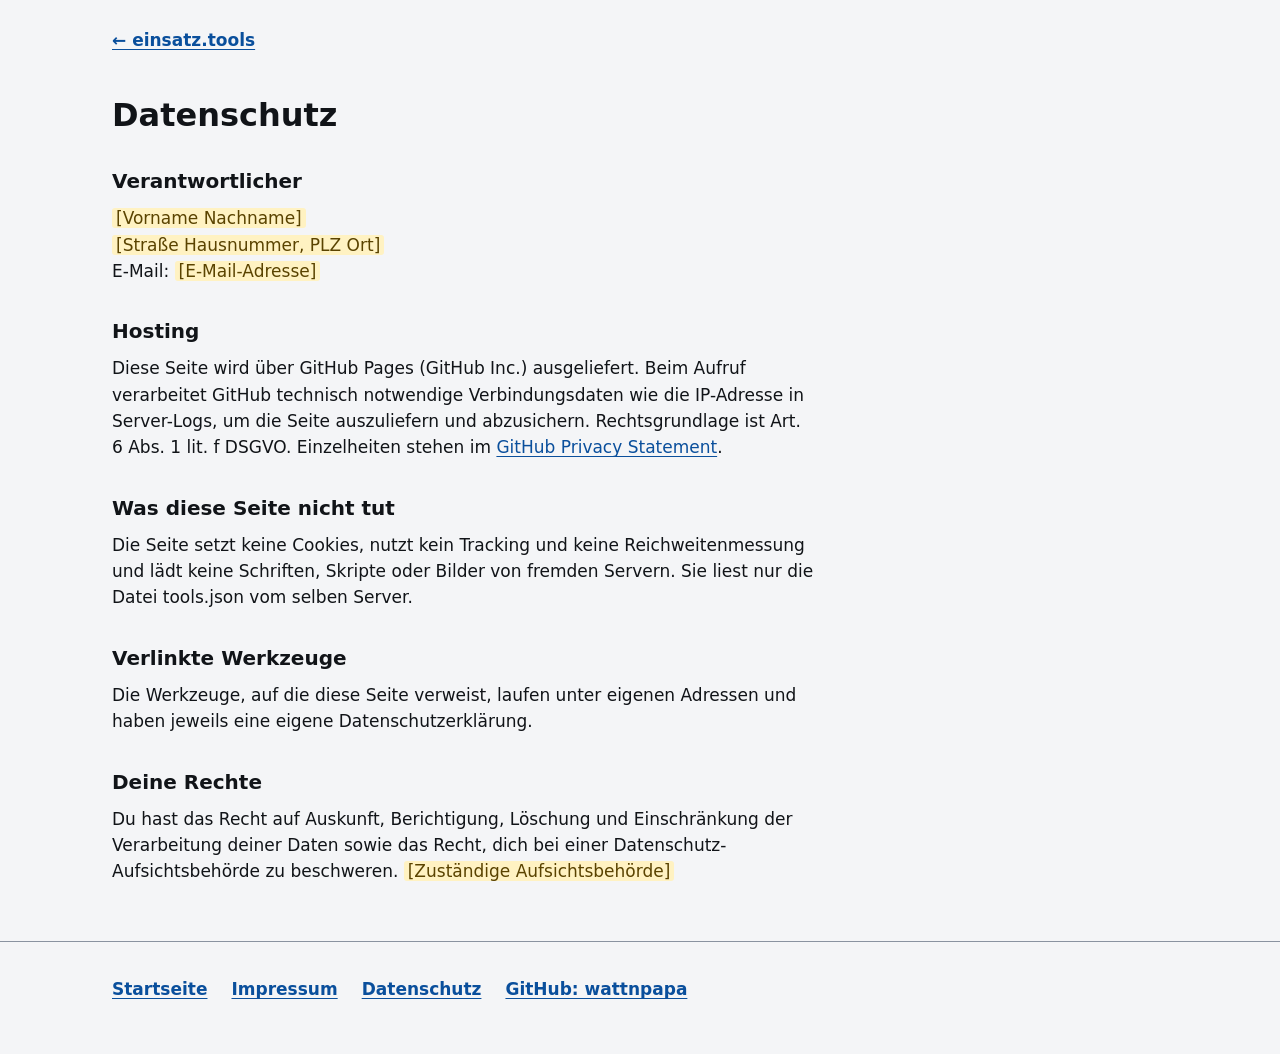
==== datenschutz.html @ 314e26e1 "Dachseite einsatz.tools mit Tool-Liste aus tools.json Statische Startseite für die Browser-Werkzeuge" ====
<!doctype html>
<html lang="de">
<head>
<meta charset="utf-8">
<meta name="viewport" content="width=device-width, initial-scale=1">
<title>Datenschutz – einsatz.tools</title>
<meta name="robots" content="noindex">
<meta name="color-scheme" content="light dark">
<link rel="icon" href="favicon.svg" type="image/svg+xml">
<link rel="stylesheet" href="style.css">
</head>
<body>
<main class="wrap seite">
<a class="zurueck" href="./">← einsatz.tools</a>
<h1>Datenschutz</h1>

<h2>Verantwortlicher</h2>
<!-- TODO: Name, Anschrift und E-Mail eintragen -->
<address>
<span class="platzhalter">[Vorname Nachname]</span><br>
<span class="platzhalter">[Straße Hausnummer, PLZ Ort]</span><br>
E-Mail: <span class="platzhalter">[E-Mail-Adresse]</span>
</address>

<h2>Hosting</h2>
<p>Diese Seite wird über GitHub Pages (GitHub Inc.) ausgeliefert. Beim Aufruf verarbeitet GitHub technisch notwendige Verbindungsdaten wie die IP-Adresse in Server-Logs, um die Seite auszuliefern und abzusichern. Rechtsgrundlage ist Art. 6 Abs. 1 lit. f DSGVO. Einzelheiten stehen im <a href="https://docs.github.com/de/site-policy/privacy-policies/github-general-privacy-statement">GitHub Privacy Statement</a>.</p>
<!-- TODO: Angaben zum Hosting prüfen, insbesondere nach dem Umzug auf die eigene Domain -->

<h2>Was diese Seite nicht tut</h2>
<p>Die Seite setzt keine Cookies, nutzt kein Tracking und keine Reichweitenmessung und lädt keine Schriften, Skripte oder Bilder von fremden Servern. Sie liest nur die Datei tools.json vom selben Server.</p>

<h2>Verlinkte Werkzeuge</h2>
<p>Die Werkzeuge, auf die diese Seite verweist, laufen unter eigenen Adressen und haben jeweils eine eigene Datenschutzerklärung.</p>

<h2>Deine Rechte</h2>
<!-- TODO: Abschnitt zu Betroffenenrechten und Beschwerderecht prüfen bzw. ergänzen -->
<p>Du hast das Recht auf Auskunft, Berichtigung, Löschung und Einschränkung der Verarbeitung deiner Daten sowie das Recht, dich bei einer Datenschutz-Aufsichtsbehörde zu beschweren. <span class="platzhalter">[Zuständige Aufsichtsbehörde]</span></p>
</main>
<footer class="fuss">
  <div class="wrap">
    <nav aria-label="Rechtliches und Kontakt">
      <ul>
        <li><a href="./">Startseite</a></li>
        <li><a href="impressum.html">Impressum</a></li>
        <li><a href="datenschutz.html">Datenschutz</a></li>
        <li><a href="https://github.com/wattnpapa">GitHub: wattnpapa</a></li>
      </ul>
    </nav>
  </div>
</footer>
</body>
</html>
---- style.css ----
:root {
  --bg: #f4f5f7;
  --flaeche: #ffffff;
  --text: #111418;
  --leise: #3b4350;
  --rand: #8a93a0;
  --akzent: #0a4f9c;
  --akzent-text: #ffffff;
  --fokus: #c2410c;
  --status-bg: #fff2c2;
  --status-text: #5a4300;
  --radius: 10px;
  color-scheme: light dark;
}

@media (prefers-color-scheme: dark) {
  :root {
    --bg: #111418;
    --flaeche: #1b2027;
    --text: #f2f4f7;
    --leise: #c3cad4;
    --rand: #66707e;
    --akzent: #8cc2ff;
    --akzent-text: #0b1420;
    --fokus: #ffb36b;
    --status-bg: #4a3a00;
    --status-text: #ffe9a3;
  }
}

*, *::before, *::after { box-sizing: border-box; }

html {
  -webkit-text-size-adjust: 100%;
  text-size-adjust: 100%;
}

body {
  margin: 0;
  background: var(--bg);
  color: var(--text);
  font-family: system-ui, -apple-system, "Segoe UI", Roboto, "Helvetica Neue", Arial, "Noto Sans", sans-serif;
  font-size: 1.0625rem;
  line-height: 1.55;
}

.wrap {
  max-width: 68rem;
  margin: 0 auto;
  padding: 0 16px;
}

a { color: var(--akzent); text-underline-offset: 0.15em; }

:focus-visible {
  outline: 3px solid var(--fokus);
  outline-offset: 3px;
  border-radius: 4px;
}

.sr-only {
  position: absolute;
  width: 1px; height: 1px;
  margin: -1px; padding: 0;
  overflow: hidden;
  clip: rect(0 0 0 0);
  white-space: nowrap;
  border: 0;
}

.skip {
  position: absolute;
  left: 16px; top: -100px;
  padding: 12px 16px;
  background: var(--akzent);
  color: var(--akzent-text);
  font-weight: 600;
  z-index: 10;
}
.skip:focus { top: 8px; }

/* Kopf */
.kopf {
  padding: 40px 0 24px;
  border-bottom: 1px solid var(--rand);
}
.kopf h1 {
  margin: 0 0 8px;
  font-size: clamp(2rem, 7vw, 3rem);
  line-height: 1.1;
  letter-spacing: -0.01em;
}
.untertitel {
  margin: 0;
  max-width: 42rem;
  color: var(--leise);
  font-size: 1.125rem;
}

/* Rubriken */
.rubrik { margin-top: 40px; }
.rubrik h2, .text h2 {
  margin: 0;
  font-size: 1.5rem;
  line-height: 1.25;
}
.rubrik hgroup p {
  margin: 2px 0 0;
  color: var(--leise);
  font-weight: 600;
}

.karten {
  list-style: none;
  margin: 16px 0 0;
  padding: 0;
  display: grid;
  gap: 16px;
  grid-template-columns: repeat(auto-fill, minmax(min(100%, 20rem), 1fr));
}

.karte article {
  position: relative;
  height: 100%;
  display: flex;
  flex-direction: column;
  padding: 20px;
  background: var(--flaeche);
  border: 2px solid var(--rand);
  border-radius: var(--radius);
}
.karte article:focus-within {
  outline: 3px solid var(--fokus);
  outline-offset: 3px;
}
.karte article:has(.karte-link:active) { border-color: var(--akzent); }

.karte h3 {
  margin: 0 0 8px;
  font-size: 1.25rem;
  line-height: 1.3;
}

.karte-link {
  color: var(--text);
  text-decoration: none;
}
/* Ganze Karte klickbar */
.karte-link::after {
  content: "";
  position: absolute;
  inset: 0;
  border-radius: var(--radius);
}
.karte-link:focus-visible { outline: none; }

.status {
  display: inline-block;
  margin-left: 6px;
  padding: 1px 8px;
  border-radius: 999px;
  background: var(--status-bg);
  color: var(--status-text);
  font-size: 0.8125rem;
  font-weight: 600;
  vertical-align: 0.15em;
  text-transform: lowercase;
}

.beschreibung { margin: 0 0 12px; }

.karte dl { margin: 0 0 16px; }
.karte dl div { margin-top: 6px; }
.karte dt {
  font-size: 0.875rem;
  font-weight: 700;
  color: var(--leise);
}
.karte dd { margin: 0; }

.karte-fuss {
  margin: auto 0 0;
  display: flex;
  flex-wrap: wrap;
  align-items: center;
  justify-content: space-between;
  gap: 8px 16px;
}
.adresse {
  font-weight: 700;
  color: var(--akzent);
  overflow-wrap: anywhere;
}
.repo {
  position: relative;
  z-index: 1;
  display: inline-flex;
  align-items: center;
  min-height: 48px;
  padding: 0 16px;
  border: 2px solid var(--rand);
  border-radius: 8px;
  background: var(--flaeche);
  font-weight: 600;
  text-decoration: none;
}

/* Textabschnitte */
.text {
  margin-top: 48px;
  max-width: 44rem;
}
.text p { margin: 12px 0 0; overflow-wrap: anywhere; }

/* Fuß */
.fuss {
  margin-top: 56px;
  padding: 24px 0 40px;
  border-top: 1px solid var(--rand);
  color: var(--leise);
}
.fuss ul {
  list-style: none;
  margin: 0;
  padding: 0;
  display: flex;
  flex-wrap: wrap;
  gap: 4px 24px;
}
.fuss a {
  display: inline-flex;
  align-items: center;
  min-height: 48px;
  font-weight: 600;
}
.fuss p { margin: 8px 0 0; font-size: 0.9375rem; }

/* Unterseiten */
.seite h1 { margin: 32px 0 16px; font-size: 2rem; line-height: 1.2; }
.seite h2 { margin: 32px 0 8px; font-size: 1.25rem; }
.seite p, .seite address { margin: 8px 0 0; max-width: 44rem; font-style: normal; }
.zurueck {
  display: inline-flex;
  align-items: center;
  min-height: 48px;
  margin-top: 16px;
  font-weight: 600;
}
.platzhalter {
  background: var(--status-bg);
  color: var(--status-text);
  padding: 0 4px;
  border-radius: 3px;
}

@media (prefers-reduced-motion: no-preference) {
  html { scroll-behavior: smooth; }
}

@media print {
  .skip, .repo, .fuss nav { display: none; }
  .karte article { border-color: #000; break-inside: avoid; }
  .karte-link::after { content: " (" attr(href) ")"; position: static; font-weight: 400; }
}
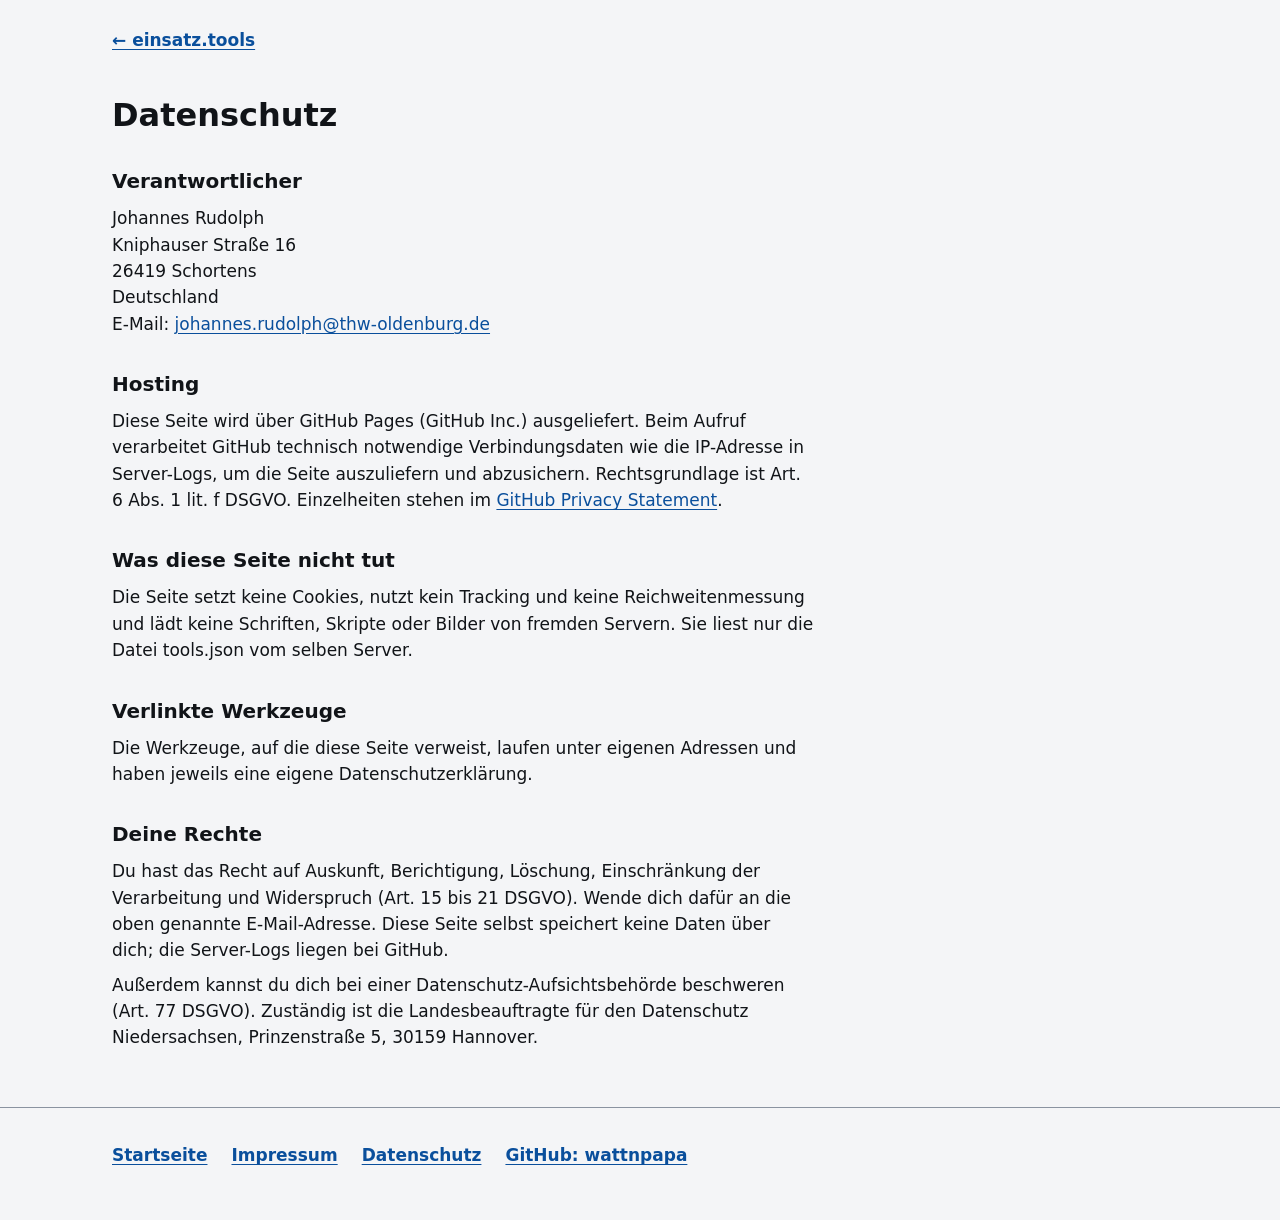
==== commit 5434bf31: "TODOs ausgefüllt: Impressum, Datenschutz, Zielgruppen, Abschnitt Warum Angaben aus den Impressen und" ====
--- a/datenschutz.html
+++ b/datenschutz.html
@@ -15,16 +15,16 @@
 <h1>Datenschutz</h1>
 
 <h2>Verantwortlicher</h2>
-<!-- TODO: Name, Anschrift und E-Mail eintragen -->
 <address>
-<span class="platzhalter">[Vorname Nachname]</span><br>
-<span class="platzhalter">[Straße Hausnummer, PLZ Ort]</span><br>
-E-Mail: <span class="platzhalter">[E-Mail-Adresse]</span>
+Johannes Rudolph<br>
+Kniphauser Straße 16<br>
+26419 Schortens<br>
+Deutschland<br>
+E-Mail: <a href="mailto:johannes.rudolph@thw-oldenburg.de">johannes.rudolph@thw-oldenburg.de</a>
 </address>
 
 <h2>Hosting</h2>
 <p>Diese Seite wird über GitHub Pages (GitHub Inc.) ausgeliefert. Beim Aufruf verarbeitet GitHub technisch notwendige Verbindungsdaten wie die IP-Adresse in Server-Logs, um die Seite auszuliefern und abzusichern. Rechtsgrundlage ist Art. 6 Abs. 1 lit. f DSGVO. Einzelheiten stehen im <a href="https://docs.github.com/de/site-policy/privacy-policies/github-general-privacy-statement">GitHub Privacy Statement</a>.</p>
-<!-- TODO: Angaben zum Hosting prüfen, insbesondere nach dem Umzug auf die eigene Domain -->
 
 <h2>Was diese Seite nicht tut</h2>
 <p>Die Seite setzt keine Cookies, nutzt kein Tracking und keine Reichweitenmessung und lädt keine Schriften, Skripte oder Bilder von fremden Servern. Sie liest nur die Datei tools.json vom selben Server.</p>
@@ -33,8 +33,8 @@
 <p>Die Werkzeuge, auf die diese Seite verweist, laufen unter eigenen Adressen und haben jeweils eine eigene Datenschutzerklärung.</p>
 
 <h2>Deine Rechte</h2>
-<!-- TODO: Abschnitt zu Betroffenenrechten und Beschwerderecht prüfen bzw. ergänzen -->
-<p>Du hast das Recht auf Auskunft, Berichtigung, Löschung und Einschränkung der Verarbeitung deiner Daten sowie das Recht, dich bei einer Datenschutz-Aufsichtsbehörde zu beschweren. <span class="platzhalter">[Zuständige Aufsichtsbehörde]</span></p>
+<p>Du hast das Recht auf Auskunft, Berichtigung, Löschung, Einschränkung der Verarbeitung und Widerspruch (Art. 15 bis 21 DSGVO). Wende dich dafür an die oben genannte E-Mail-Adresse. Diese Seite selbst speichert keine Daten über dich; die Server-Logs liegen bei GitHub.</p>
+<p>Außerdem kannst du dich bei einer Datenschutz-Aufsichtsbehörde beschweren (Art. 77 DSGVO). Zuständig ist die Landesbeauftragte für den Datenschutz Niedersachsen, Prinzenstraße 5, 30159 Hannover.</p>
 </main>
 <footer class="fuss">
   <div class="wrap">
--- a/style.css
+++ b/style.css
@@ -246,12 +246,6 @@
   margin-top: 16px;
   font-weight: 600;
 }
-.platzhalter {
-  background: var(--status-bg);
-  color: var(--status-text);
-  padding: 0 4px;
-  border-radius: 3px;
-}
 
 @media (prefers-reduced-motion: no-preference) {
   html { scroll-behavior: smooth; }
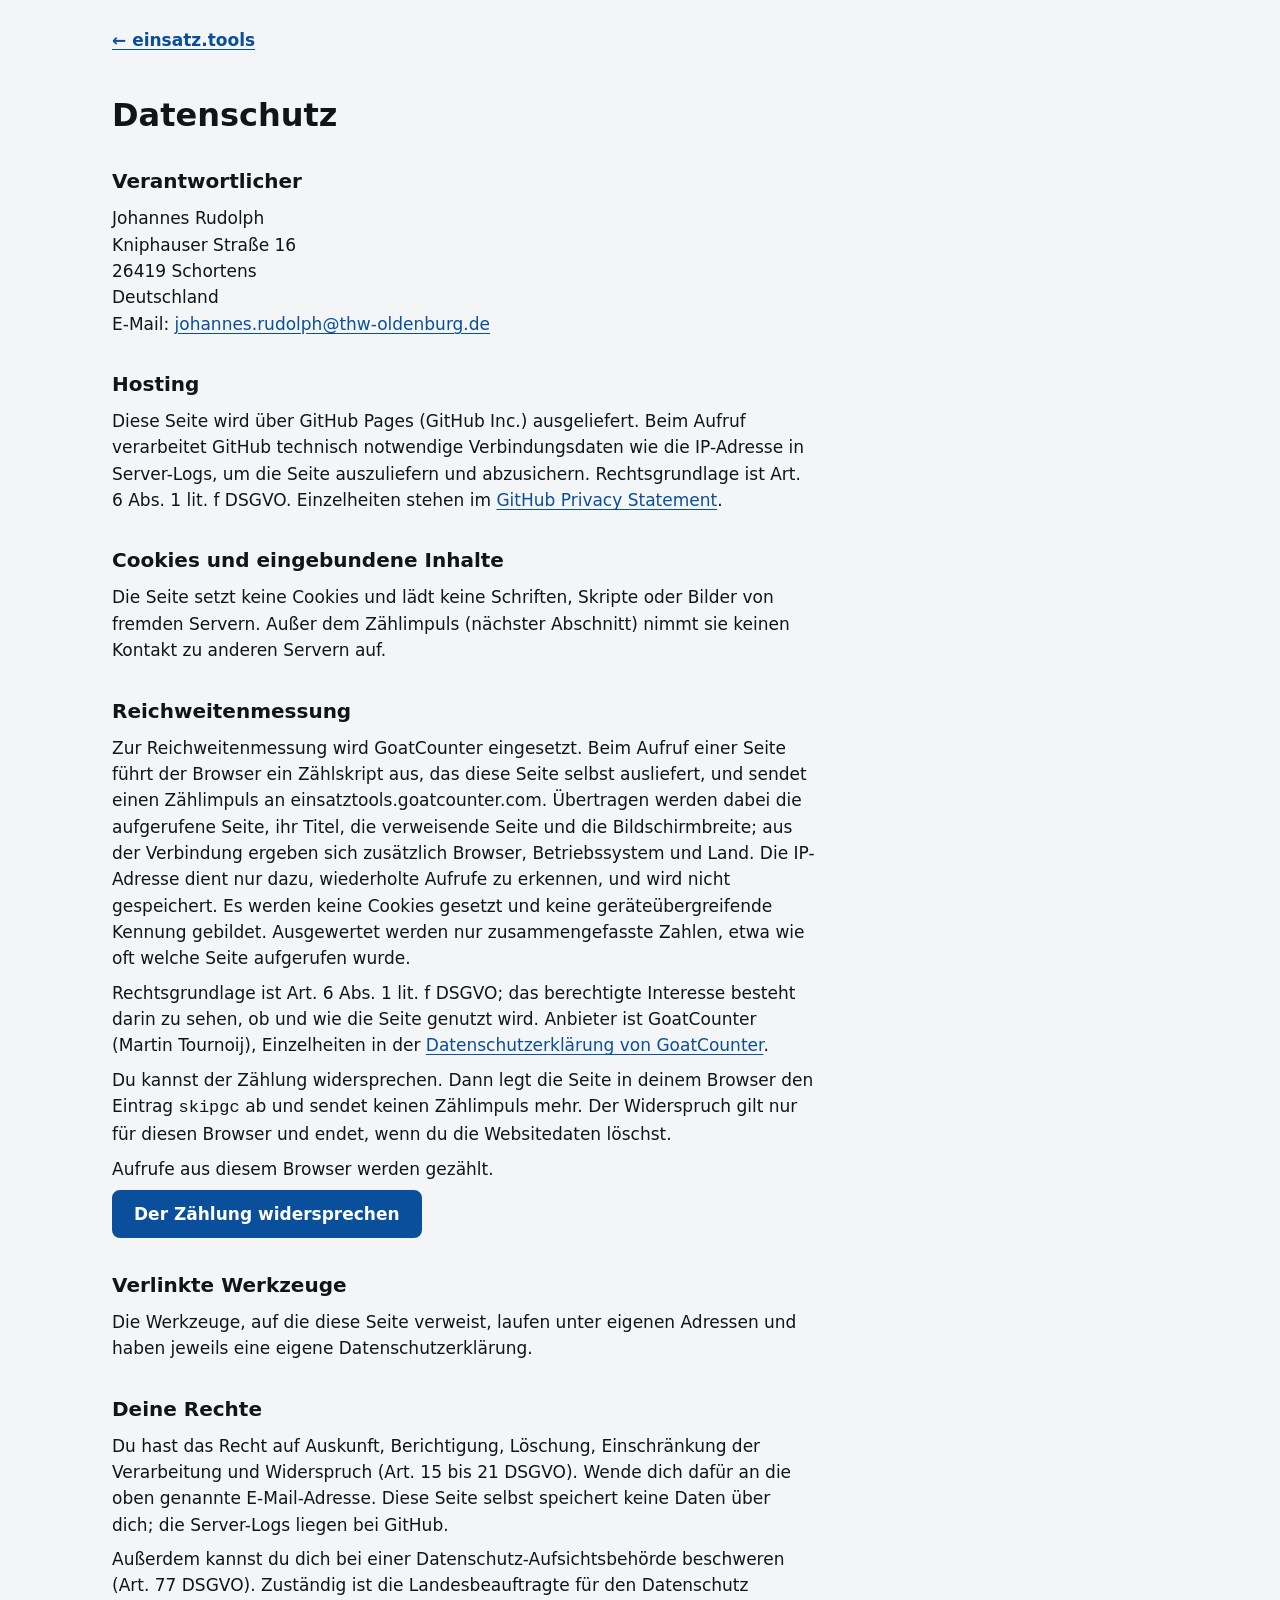
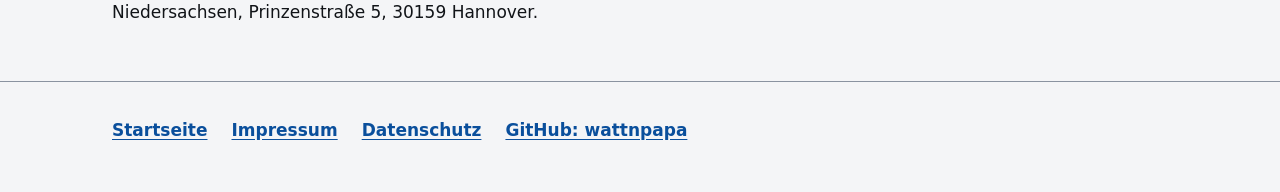
==== commit d5a1a5fb: "Reichweitenmessung mit GoatCounter Zählskript selbst ausgeliefert unter vendor/count.js, Zählung an " ====
--- a/datenschutz.html
+++ b/datenschutz.html
@@ -26,8 +26,15 @@
 <h2>Hosting</h2>
 <p>Diese Seite wird über GitHub Pages (GitHub Inc.) ausgeliefert. Beim Aufruf verarbeitet GitHub technisch notwendige Verbindungsdaten wie die IP-Adresse in Server-Logs, um die Seite auszuliefern und abzusichern. Rechtsgrundlage ist Art. 6 Abs. 1 lit. f DSGVO. Einzelheiten stehen im <a href="https://docs.github.com/de/site-policy/privacy-policies/github-general-privacy-statement">GitHub Privacy Statement</a>.</p>
 
-<h2>Was diese Seite nicht tut</h2>
-<p>Die Seite setzt keine Cookies, nutzt kein Tracking und keine Reichweitenmessung und lädt keine Schriften, Skripte oder Bilder von fremden Servern. Sie liest nur die Datei tools.json vom selben Server.</p>
+<h2>Cookies und eingebundene Inhalte</h2>
+<p>Die Seite setzt keine Cookies und lädt keine Schriften, Skripte oder Bilder von fremden Servern. Außer dem Zählimpuls (nächster Abschnitt) nimmt sie keinen Kontakt zu anderen Servern auf.</p>
+
+<h2 id="zaehlung">Reichweitenmessung</h2>
+<p>Zur Reichweitenmessung wird GoatCounter eingesetzt. Beim Aufruf einer Seite führt der Browser ein Zählskript aus, das diese Seite selbst ausliefert, und sendet einen Zählimpuls an einsatztools.goatcounter.com. Übertragen werden dabei die aufgerufene Seite, ihr Titel, die verweisende Seite und die Bildschirmbreite; aus der Verbindung ergeben sich zusätzlich Browser, Betriebssystem und Land. Die IP-Adresse dient nur dazu, wiederholte Aufrufe zu erkennen, und wird nicht gespeichert. Es werden keine Cookies gesetzt und keine geräteübergreifende Kennung gebildet. Ausgewertet werden nur zusammengefasste Zahlen, etwa wie oft welche Seite aufgerufen wurde.</p>
+<p>Rechtsgrundlage ist Art. 6 Abs. 1 lit. f DSGVO; das berechtigte Interesse besteht darin zu sehen, ob und wie die Seite genutzt wird. Anbieter ist GoatCounter (Martin Tournoij), Einzelheiten in der <a href="https://www.goatcounter.com/help/privacy">Datenschutzerklärung von GoatCounter</a>.</p>
+<p>Du kannst der Zählung widersprechen. Dann legt die Seite in deinem Browser den Eintrag <code>skipgc</code> ab und sendet keinen Zählimpuls mehr. Der Widerspruch gilt nur für diesen Browser und endet, wenn du die Websitedaten löschst.</p>
+<p id="widerspruch-status" aria-live="polite">Ohne JavaScript wird ohnehin nicht gezählt.</p>
+<p><button type="button" id="widerspruch" class="knopf" hidden></button></p>
 
 <h2>Verlinkte Werkzeuge</h2>
 <p>Die Werkzeuge, auf die diese Seite verweist, laufen unter eigenen Adressen und haben jeweils eine eigene Datenschutzerklärung.</p>
@@ -48,5 +55,7 @@
     </nav>
   </div>
 </footer>
+<script data-goatcounter="https://einsatztools.goatcounter.com/count" async src="vendor/count.js"></script>
+<script src="widerspruch.js" defer></script>
 </body>
 </html>
--- a/style.css
+++ b/style.css
@@ -247,6 +247,18 @@
   font-weight: 600;
 }
 
+.knopf {
+  min-height: 48px;
+  padding: 0 20px;
+  border: 2px solid var(--akzent);
+  border-radius: 8px;
+  background: var(--akzent);
+  color: var(--akzent-text);
+  font: inherit;
+  font-weight: 600;
+  cursor: pointer;
+}
+
 @media (prefers-reduced-motion: no-preference) {
   html { scroll-behavior: smooth; }
 }
